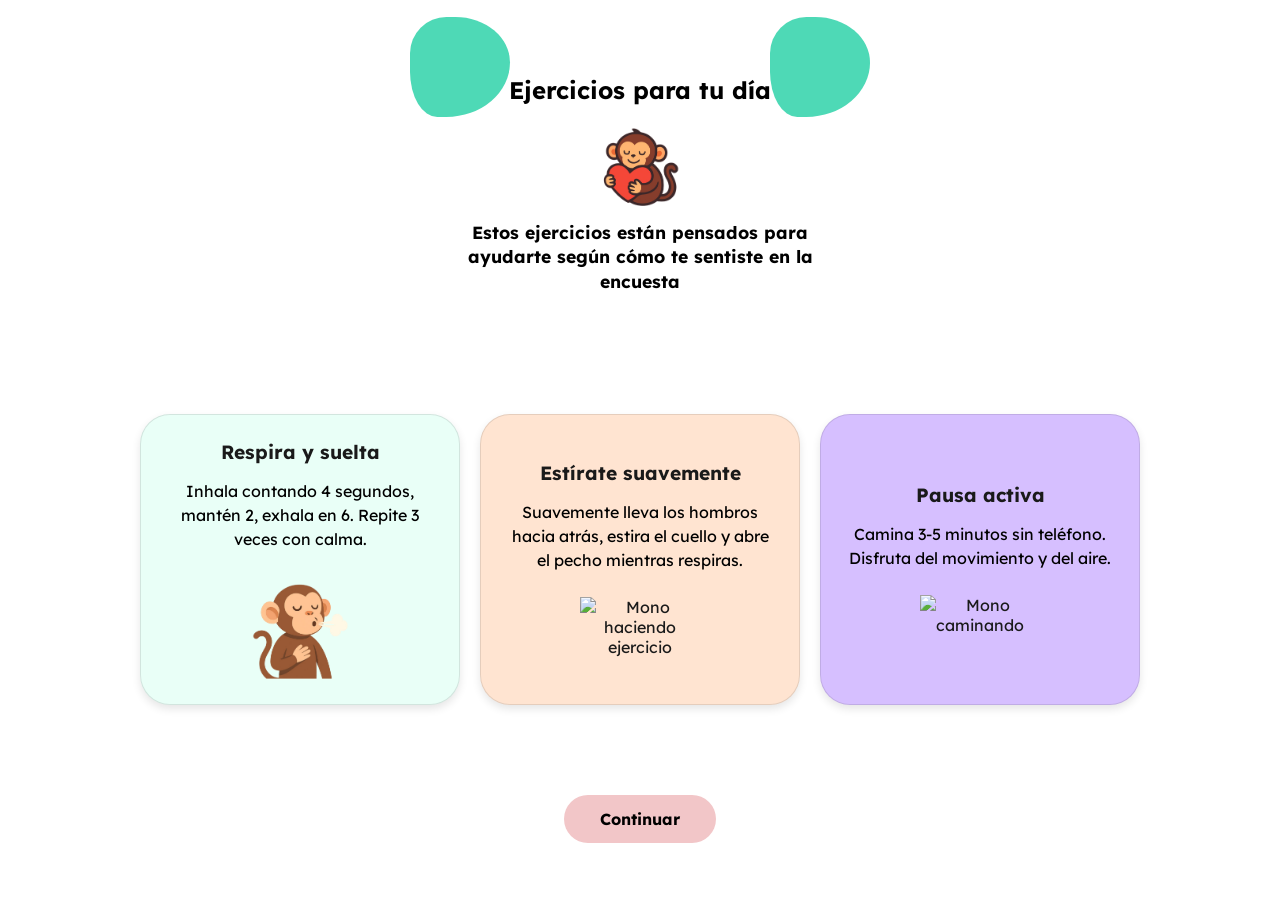
==== ejercicios.html @ ef5944ca "Actualiza estilos y contenido en varias páginas, añade nuevas imágenes y crea archivos para ejercici" ====
<!DOCTYPE html>
<html lang="es">
<head>
    <meta charset="UTF-8">
    <meta name="viewport" content="width=device-width, initial-scale=1.0">
    <title>Ejercicios para cuidar tu mente - Monomente</title>
    <link href="https://fonts.googleapis.com/css2?family=Lexend:wght@300;400;700&display=swap" rel="stylesheet">
    <link rel="stylesheet" href="styles.css">
</head>
<body>

    <header class="tips-header">
        <div class="decor decor-tl"></div>
        <div class="decor decor-tr"></div>

        <h1>Ejercicios para tu día</h1>
        <div class="main-icon">
            <img src="mono-corazon.png" alt="Icono de cuidado personal">
        </div>
        <p class="subtitle">Estos ejercicios están pensados para ayudarte según cómo te sentiste en la encuesta</p>
    </header>

    <section class="tips-grid">
        <div class="tip-card card-green">
            <h3>Respira y suelta</h3>
            <p>Inhala contando 4 segundos, mantén 2, exhala en 6. Repite 3 veces con calma.</p>
            <img src="mono-respira.png" alt="Mono respirando" class="card-img">
        </div>

        <div class="tip-card card-brown">
            <h3>Estírate suavemente</h3>
            <p>Suavemente lleva los hombros hacia atrás, estira el cuello y abre el pecho mientras respiras.</p>
            <img src="monoactividad.png" alt="Mono haciendo ejercicio" class="card-img">
        </div>

        <div class="tip-card card-purple">
            <h3>Pausa activa</h3>
            <p>Camina 3-5 minutos sin teléfono. Disfruta del movimiento y del aire.</p>
            <img src="monoactividad.png" alt="Mono caminando" class="card-img">
        </div>
    </section>

    <div class="footer-action">
        <a href="final.html" class="btn-next">Continuar</a>
    </div>

    <script src="ejercicios.js"></script>
</body>
</html>
---- styles.css ----
/* Configuración General */
* {
    margin: 0;
    padding: 0;
    box-sizing: border-box;
}

body {
    font-family: 'Lexend';
    background-image: url('menu.png');
    background-size: cover;
    background-repeat: no-repeat;
    display: flex;
    justify-content: center;
    align-items: center;
    min-height: 100vh;
    overflow-x: hidden;
}


.container {
    position: relative;
    width: 110%;
    max-width: 1200px;
    padding: 10px;
}

/* Decoración de las enredaderas (Opcional si usas imagen) */
.vines {
    position: absolute;
    top: -20px;
    left: -20px;
    width: 250px;
    height: 250px;
    background-image: url('hojas-decoracion.png'); /* Sustituir con tu SVG de hojas */
    background-size: contain;
    background-repeat: no-repeat;
    z-index: -1;
}

/* Layout Principal */
.content {
    display: flex;
    align-items: center;
    justify-content: space-between;
    gap: 40px;
}

.text-section {
    flex: 1;
}

.image-section {
    flex: 1;
    display: flex;
    justify-content: center;
}

/* Tipografía */
h1 {
    font-size: 4.5rem;
    font-weight: 700;
    color: #000000;
    margin-bottom: 20px;
    line-height: 1.1;
}

p {
    font-size: 1.8rem;
    font-weight: 700;
    line-height: 1.4;
    color: #000000;
    margin-bottom: 40px;
    max-width: 500px;
}

/* Botón */
.btn-start {
    display: inline-block;
    backdrop-filter: blur(10px);
    background-color: rgba(255, 177, 121, 0.303); /* Color melón/naranja claro semi-transparente */
    color: #000000;
    text-decoration: none;
    font-weight: 700;
    font-size: 1.3rem;
    padding: 15px 40px;
    border: 1px solid #7b594641;
    border-radius: 40px; /* Bordes muy redondeados */
    
    transition: transform 0.2s, box-shadow 0.2s;
}

.btn-start:hover {
    transform: scale(1.05);
    box-shadow: 0px 6px 0px #000000;
}

.btn-start:active {
    transform: scale(0.95);
    box-shadow: 0px 1px 0px #000000;
}

.btn-next {
    display: inline-block;
    margin-top: 20px;
    background-color: #f2c6c8;
    color: #000000;
    text-decoration: none;
    font-family: 'Lexend', sans-serif;
    font-weight: 700;
    font-size: 1rem;
    padding: 14px 36px;
    border-radius: 50px;
    transition: transform 0.2s, box-shadow 0.2s;
}

.btn-next:hover {
    transform: scale(1.05);
    box-shadow: 0 6px 12px rgba(0,0,0,0.12);
}

.footer-action {
    text-align: center;
    margin: 30px 0 20px;
}

/* Imagen de los Monos */
.monkeys-img {
    max-width: 100%;
    height: auto;
}

/* Responsivo para móviles */
@media (max-width: 768px) {
    .content {
        flex-direction: column;
        text-align: center;
    }
    
    h1 { font-size: 3rem; }
    p { font-size: 1.4rem; margin: 0 auto 30px auto; }
}
:root {
    --bg-light-green: #e1fbe5;
    --item-bg: #fbd19a4a;
    --accent-orange: #eaa97d;
    --text-color: #5e1d3d; /* Color vino de las letras */
}

body {
    font-family: 'Lexend', sans-serif;
    background-color: #ffffff;
    color: #000;
    display: flex;
    flex-direction: column;
    align-items: center;
    padding: 20px;
}

.main-header {
    text-align: center;
    margin-bottom: 15px;
}

.disclaimer { font-size: 0.7rem; font-weight: bold; margin-bottom: 15px; }
h1 { font-size: 1.8rem; margin-bottom: 5px; }
h2 { font-size: 1.2rem; font-weight: 300; }

.survey-container {
    backdrop-filter: blur(15px);
    background-color: rgba(190, 169, 137, 0.207);
    border-radius: 30px;
    border: 1px solid #02121034;
    padding: 25px;
    width: 100%;
    max-width: 450px;
}

.question-group {
    margin-bottom: 25px;
}

.question-group label {
    display: block;
    color: var(--text-color);
    font-weight: 600;
    margin-bottom: 12px;
}

/* Grillas para Emojis y Números */
.emoji-grid, .number-grid {
    display: grid;
    grid-template-columns: repeat(5, 1fr);
    gap: 10px;
}

/* Esconder el radio button real */
input[type="radio"], input[type="checkbox"] {
    display: none;
}

/* Estilo de las cajitas */
.box-option {
    background-color: var(--item-bg);
    height: 50px;
    display: flex !important;
    align-items: center;
    justify-content: center;
    border-radius: 20px;
    border: 1px solid #4533046d;
    cursor: pointer;
    font-size: 1.2rem;
}

/* Estilo de las listas (Checkboxes) */
.list-item {
    background-color: var(--item-bg);
    padding: 12px 15px;
    border-radius: 10px;
    border: 1px solid #4533046d;
    margin-bottom: 8px;
    display: flex !important;
    align-items: center;
    cursor: pointer;
}

.list-item::before {
    content: "";
    width: 18px;
    height: 18px;
    border: 2px solid var(--text-color);
    border-radius: 5px;
    margin-right: 15px;
}

/* Estados seleccionados */
input[type="radio"]:checked + .box-option,
.list-item.selected {
    background-color: var(--accent-orange);
    color: white;
    border: 2px solid var(--text-color);
}

.list-item.selected::before {
    background-color: var(--text-color);
    border-color: #ffffff;
    content: '✓';
    color: white;
    display: flex;
    align-items: center;
    justify-content: center;
    font-size: 12px;
}

/* Botones */
.btn-ready {
    width: 100%;
    backdrop-filter: blur(10px);
    background-color: rgba(255, 122, 73, 0.325);
    border: solid 1px #eaa97d;
    padding: 15px;
    border-radius: 30px;
    color: var(--text-color);
    font-family: 'Lexend';
    font-weight: bold;
    font-size: 1.1rem;
    cursor: pointer;
    margin-top: 10px;
}

.btn-continue {
    margin-top: 30px;
    backdrop-filter: blur(5px);
    background-color: rgba(36, 221, 138, 0.251);
    border: 2px solid #023e024f;
    color: #004e20e7;
    padding: 10px 40px;
    border-radius: 30px;
    font-family: 'Lexend';
    font-size: 1.2rem;
    box-shadow: 0 0 10px rgba(46, 204, 113, 0.4);
}

.footer-note {
    font-size: 0.6rem;
    text-align: center;
    margin-top: 10px;
    opacity: 0.7;
}

/* Estilos para tips.html */
.tips-header {
    text-align: center;
    margin-bottom: 40px;
}

.main-icon img {
    width: 150px;
    height: auto;
}

.tips-grid {
    display: grid;
    grid-template-columns: repeat(auto-fit, minmax(300px, 1fr));
    gap: 20px;
    max-width: 1200px;
    margin: 0 auto;
}

.tip-card {
    background-color: #f9f9f9;
    border-radius: 15px;
    padding: 20px;
    text-align: center;
    box-shadow: 0 4px 8px rgba(0,0,0,0.1);
}

.tip-card p {
    font-weight: 400;
}

.subtitle {
    font-weight: 700;
}

.card-img {
    max-width: 100%;
    height: auto;
    margin-top: 10px;
}

body {
    font-family: 'Lexend', sans-serif;
    background-color: #ffffff;
    margin: 0;
    padding: 20px;
    color: #1a1a1a;
}

.tips-header {
    text-align: center;
    padding: 40px 10px;
    position: relative;
}

/* Decoraciones de las esquinas */
.decor {
    position: absolute;
    width: 100px;
    height: 100px;
    background-color: #4ed9b6; /* Verde de la imagen */
    border-radius: 40% 60% 70% 30% / 40% 50% 60% 50%;
    z-index: -1;
}
.decor-tl { top: -20px; left: -20px; }
.decor-tr { top: -20px; right: -20px; }

h1 { font-size: 1.5rem; margin-bottom: 20px; }
.subtitle { font-size: 1.1rem; max-width: 400px; margin: 0 auto; }

.main-icon img { width: 80px; margin-bottom: 10px; }

/* El Mosaico Mágico */
.tips-grid {
    display: grid;
    grid-template-columns: repeat(auto-fit, minmax(300px, 1fr));
    gap: 20px;
    max-width: 1000px;
    margin: 40px auto;
}

/* Estilo Base de las Tarjetas */
.tip-card {
    backdrop-filter: blur(15px);
    padding: 25px;
    border-radius: 30px;
    border: 1px solid rgba(0,0,0,0.1);
    display: flex;
    flex-direction: column;
    justify-content: center;
}

.tip-card h3 {
    margin-top: 0;
    font-size: 1.2rem;
    margin-bottom: 15px;
}

.tip-card p {
    line-height: 1.5;
    font-size: 1rem;
    margin-bottom: 10px;
}

.card-img {
    width: 120px;
    align-self: center;
    margin-top: 15px;
}

/* Colores de las Tarjetas */
.card-green  { background-color: rgba(131, 255, 210, 0.181); }
.card-brown  { background-color: rgba(255, 110, 13, 0.19); }
.card-purple { background-color: rgba(119, 45, 255, 0.301); }
.card-pink   { background-color: rgba(185, 0, 92, 0.251); }
.card-yellow { background-color: rgba(255, 232, 85, 0.227); }
.card-cyan   { background-color: rgba(7, 241, 253, 0.193); }

/* Ajustes para Celular */
@media (max-width: 600px) {
    .tips-grid {
        grid-template-columns: 1fr; /* Una sola columna en móvil */
    }
    
    h1 { font-size: 1.3rem; }
    
    .tip-card {
        border-radius: 50px;
    }

}
.footer-farewell {
    display: flex;
    justify-content: center;
    align-items: center;
    padding: 80px 20px;
    text-align: center;
    backdrop-filter: blur(10px);
    background-color: rgba(255, 255, 255, 0.5);
    border-radius: 20px;
    /* Animación suave al cargar */
    animation: fadeIn 1.5s ease-in-out;
}

.farewell-content {
    max-width: 500px;
}

.bye-monkey {
    width: 400px;
    margin-bottom: 20px;
    mix-blend-mode: multiply;
    /* Animación de balanceo suave */
    animation: wave 2s infinite ease-in-out;
}

.footer-farewell h2 {
    font-size: 1.8rem;
    font-weight: 700;
    margin-bottom: 15px;
    color: #1a1a1a;
}

.footer-farewell p {
    font-size: 1.2rem;
    line-height: 1.6;
    color: #4a4a4a;
    margin-bottom: 5px;
}

.final-line {
    font-weight: 300;
    font-style: italic;
    margin-top: 10px;
}

.btn-close-final {
    margin-top: 40px;
    background: none;
    border: none;
    border-bottom: 2px solid #e6a77b;
    font-family: 'Lexend';
    font-size: 1rem;
    cursor: pointer;
    color: #1a1a1a;
    padding-bottom: 5px;
    transition: opacity 0.3s;
}

.btn-close-final:hover {
    opacity: 0.6;
}

/* Animaciones */
@keyframes fadeIn {
    from { opacity: 0; transform: translateY(10px); }
    to { opacity: 1; transform: translateY(0); }
}

@keyframes wave {
    0%, 100% { transform: rotate(0deg); }
    50% { transform: rotate(10deg); }
}
/* --- Ajustes para Celular (Pantallas menores a 768px) --- */
@media (max-width: 768px) {
    
    /* 1. Ajuste para la página de inicio (Monos) */
    .content {
        flex-direction: column; /* Pone los monos debajo del texto */
        text-align: center;
        padding: 20px;
    }

    h1 {
        font-size: 2.5rem !important; /* Texto más pequeño para que no se corte */
    }

    p {
        font-size: 1.2rem !important;
        max-width: 100%;
    }

    /* 2. Ajuste para la Encuesta */
    .survey-container {
        width: 95%; /* Que ocupe casi todo el ancho */
        padding: 15px;
    }

    .emoji-grid, .number-grid {
        gap: 5px; /* Menos espacio entre botones */
    }

    .box-option {
        font-size: 1rem;
        height: 45px;
    }

    /* 3. Ajuste para los Tips (Grid) */
    .tips-grid {
        grid-template-columns: 1fr; /* Una sola tarjeta por fila */
        padding: 10px;
    }

    /* 4. Ajuste para la Despedida */
    .footer-farewell h2 {
        font-size: 1.5rem;
    }
    
    .bye-monkey {
        width: 300px;
    }
}
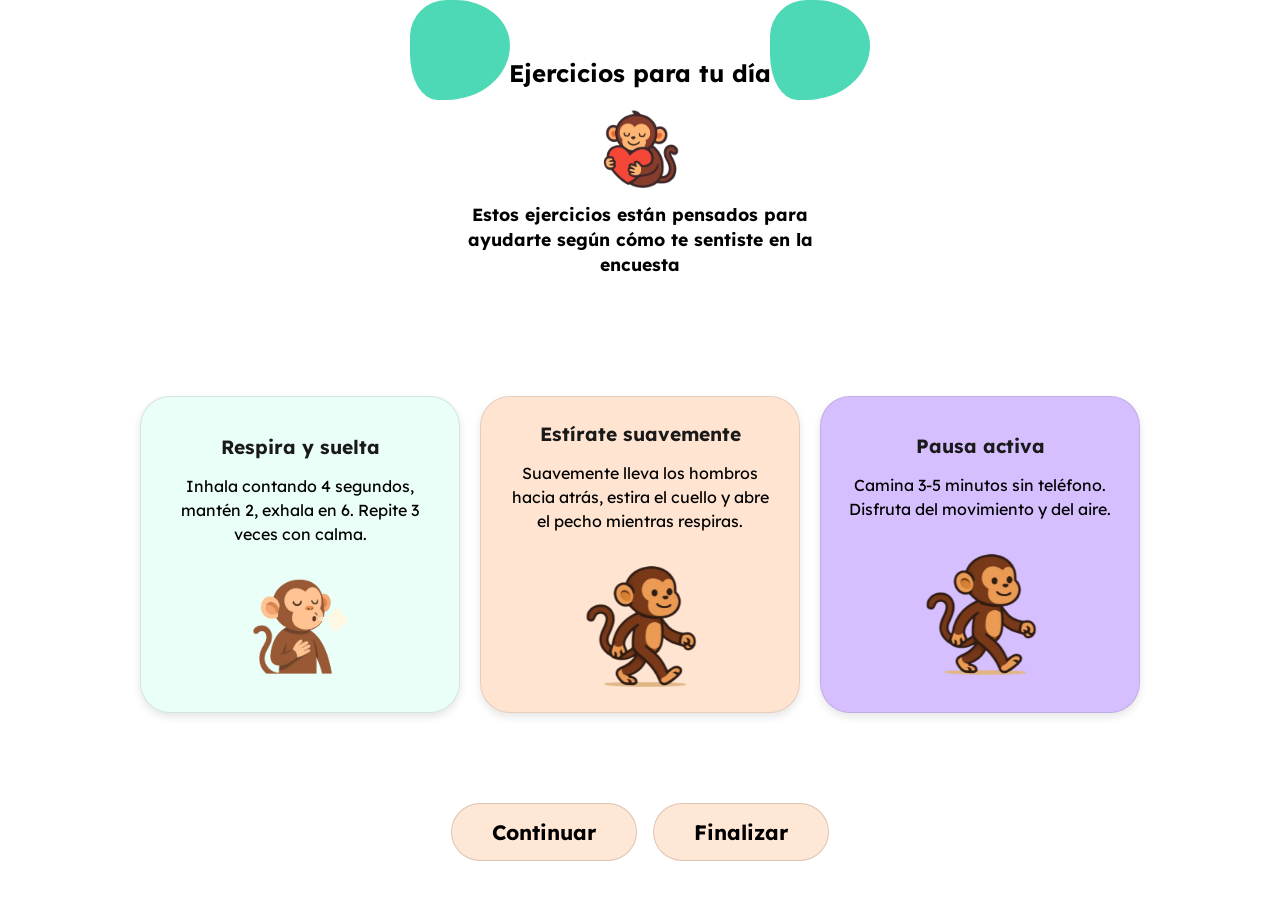
==== commit 38ed423e: "Refactor code structure for improved readability and maintainability" ====
--- a/ejercicios.html
+++ b/ejercicios.html
@@ -41,9 +41,24 @@
     </section>
 
     <div class="footer-action">
-        <a href="final.html" class="btn-next">Continuar</a>
+        <a href="menu.html" class="btn-next">Continuar</a>
+         <a href="final.html" class="btn-next">Finalizar</a>
     </div>
-
+    <style>
+.btn-next {
+    display: inline-block;
+    backdrop-filter: blur(10px);
+    background-color: rgba(255, 177, 121, 0.303); /* Color melón/naranja claro semi-transparente */
+    color: #000000;
+    text-decoration: none;
+    font-weight: 700;
+    font-size: 1.3rem;
+    padding: 15px 40px;
+    border: 1px solid #7b594641;
+    border-radius: 40px; /* Bordes muy redondeados */
+    
+    transition: transform 0.2s, box-shadow 0.2s;
+}
     <script src="ejercicios.js"></script>
 </body>
 </html>
--- a/styles.css
+++ b/styles.css
@@ -7,7 +7,7 @@
 
 body {
     font-family: 'Lexend';
-    background-image: url('menu.png');
+    background-image: url('fondo.png');
     background-size: cover;
     background-repeat: no-repeat;
     display: flex;
@@ -119,8 +119,16 @@
     box-shadow: 0 6px 12px rgba(0,0,0,0.12);
 }
 
+.btn-finish {
+    background-color: #92c8f7;
+    color: #0f1b2c;
+}
+
 .footer-action {
-    text-align: center;
+    display: flex;
+    justify-content: center;
+    gap: 16px;
+    flex-wrap: wrap;
     margin: 30px 0 20px;
 }
 
